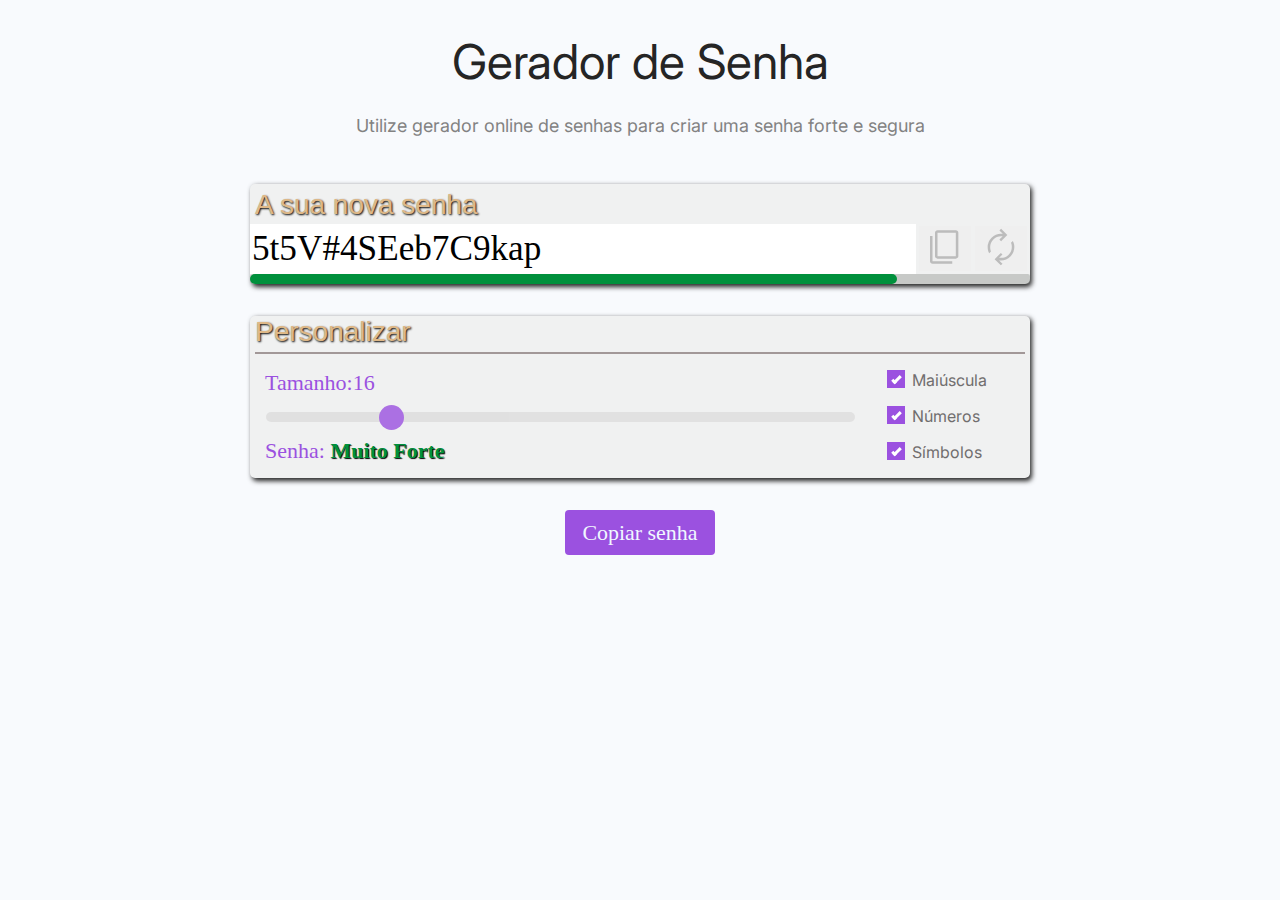
==== password-generator/index.html @ bb6d9c27 "Inserção ds outrso dois projetos relaizados com objetivo de estudos/aprendizado" ====
<!DOCTYPE html>
<html lang="en">
    <head>
        <meta charset="UTF-8">
        <meta http-equiv="X-UA-Compatible" content="Chrome">
        <meta name="viewport" content="width=device-width, initial-scale=1.0">
       
        <style>
            @import url('https://fonts.googleapis.com/css2?family=Inter:wght@400;600&display=swap');/*Pegando estilo, no caso de fonte, em local remoto*/
        </style> 
        <link rel="stylesheet" href="style.css">
        <title>Gerar Senha</title>
    </head>
    <body>
        <main> <!--Bloco pincipal-->
            <section class="hero"> <!--Bloco superior da página-->
                <h1 class="title">Gerador de Senha</h1>
                <p class="subTitle">Utilize gerador online de senhas para criar uma senha forte e segura</p>
            </section>

            <section class="box"> <!--Seção campo input senha-->
                <div class="password">
                    <div class="text"> 
                        <h3 class="title-fields-login"> A sua nova senha</h3>
                        <!--Input que recebe a senha gerada-->
                        <input type="text" name="name-password" id="id-password" maxlength="48">
                    </div >  
                    <div class="action"> <!--Bloco dos botões copiar e recarregar com uso de img-->
                        <button onclick="copy()"><img class="senha" src="assets/img/copy.svg"  alt="Copy password"></button>
                        <button onclick="generatePassword()"><img class="senha" src="assets/img/renew.svg" alt="Reload for new password"></button>
                    </div>
                </div>
                <div class="securyt-indicator"><!--Bloco com configuração estática para criar tamanho máximo da barra com efeito de nível de segurança da senha. Barra abaixo do input="text" da senha-->
                    <div    id="securyt-indicator-bar"
                            class="bar"></div> <!--Bloco para criar efeito de nível de segurança da senha. Barra abaixo do input="text" da senha -->
                    </div>
                </div>
             </section>

             <section class="box customize"> <!--Seção filtro de força da senha-->
                <h3 class="title-fields-login"> Personalizar</h3>
                <div class="actions"> <!--Bloco de camada das ações de animação do aumento e diminuimento da da senha-->
                    <div class="password-lenght">
                        <p style="margin-left: 15px" class="parag-1">Tamanho:<span id="password-lenght-text" >16</span></p>
                        <input  type="range" name="name-password-length"id="id-password-lenght"  class="slider" value="16" min="8" max="48">
                         <!--Input acima que cria o efeito da barra de crescimento-->

                         <!--Abaixo o texto(spam que muda o texto de acordo com o nível de segurança da senha)-->
                        <p style="margin-left: 15px" class="parag-2">Senha: 
                            <span   id="password-level"
                                    class="password-level">Meio Forte</span>
                        </p>
                    </div>

                    <div class="config">  <!--Bloco de filtragem de caraceteres da senha-->    

                        <label class="checkbox">
                            <span class="text">Maiúscula</span>
                            <input  id="UpperLetter-check" type="checkbox"
                                    value="very-strong" checked>
                            <span class="checkmark"></span> <!--elemento par fazer jogada gráfica no checkbox-->
                        </label>

                        <label class="checkbox">
                            <span class="text">Números</span>
                            <input  id="number-check" type="checkbox"
                                    value="strong" checked>
                            <span class="checkmark"></span><!--elemento par fazer jogada gráfica no checkbox-->
                        </label>

                        <label class="checkbox">
                            <span class="text">Símbolos</span>
                            <input  id="symbol-check" type="checkbox"
                                    value="weak" checked>
                            <span class="checkmark"></span><!--elemento par fazer jogada gráfica no checkbox-->
                        </label>
                    </div>
                </div>

             </section>
             
            <div class="submit"> <!--Botão padrão para copiar senha-->
                <button id="id-button-copy-password">Copiar senha</button>
            </div>
        </main>
        
        <script>

            //Variável que recebe o valor do input 'ranger' (bolinha e barra) que controla o tamanho (quantidade) de dígitos que a senha terá.
             let passwordLenght = 16//document.querySelector("#id-password-lenght").value
   
            //referenciando elementos do DOM através das variáveis para poder se trabalhar e alterar tais elementos de forma dinânmica
            const inputEl = document.querySelector("#id-password")
            const upperCasePassword = document.querySelector("#UpperLetter-check")
            const numberPassword = document.querySelector("#number-check")
            const symbolPassword = document.querySelector("#symbol-check")
            const securityIndicatorBar = document.querySelector("#securyt-indicator-bar")
            const passwordLevel=document.querySelector("#password-level")
            const checkbox=document.querySelectorAll("input[type='checkbox']")

            //Function para gerar senha rondomicamente
            function generatePassword(){

                //variável e condições para criar as senhas rondomicamente
                let chars = "abcdefghijklmnopqrstuvxz";
                const upperCaseChars = "ABCDEFGHIJKLMNOPQRSTUVXZ";
                const numberChars = "0126456789";
                const symbolChars = "@#!?_-%";

                if (upperCasePassword.checked){
                    chars += upperCaseChars   
                }
                if (numberPassword.checked){
                    chars += numberChars
                }
                if (symbolPassword.checked){
                    chars += symbolChars
                }
                
                let password = "";
                for (let i = 0;  i < passwordLenght; i++){
                    //metódos (Math.floor e Marth.random) para arrendodar a quantidade de caracteres que a senha tera, en caso de o resultado ser um número flutuante(float)

                    //abaixo um método complexo: Match.random() mutiplicarar um número flutuante entre 0,1000 e 0,9999 vezes(x) o chars.lenght(que vai até 48 no máximo), gerando assim um senha baseada nesse cálculo, onde um certo grupo de caracteres juntos é representado por um determinado valor x
                    //o método "floor" irá arrendodar o número um inteiro, no caso sempre o inteiro menor. Exemplo: 45,90: será 45; 34,333: será 33
                    const randomDigit = Math.floor(Math.random() * chars.length)
                    /* então para se chegar ao valor máximo de caracteres as enha poderá ter, se faz a expressão abaixo: onde o método "substring" irá pegar o (1ºvalor, e fará o calcúlo, no caso o primeiro valor é o valor cheio da variável 'ranfomDigt', e somará o valor cheio + 1, Assim permitindo o password atingir a quantidade de caracteres máximo que pode ter. já que a expressão (Math.random() * chars.length), porém ela não permite chegar ao valor máximo, pois 0,9999*48 = 47,952; como o método floor da classe Math arredonda o número par um inteiro menor mais próximo do resultado, virá 47. Por isso a importância dessa expressão abaixo*/
                    password +=  chars.substring(randomDigit, randomDigit+1)
                }
                //FIM processo variável senha
                //console.log(password)
                correctPasswords(password)
            }


            function continueApp(keyWord){
                 //console.log(keyWord)
                inputEl.value=keyWord
                levelSafety()
                CalculatePercent()
                calculateFontSize() 
            }

            function correctPasswords(generatedPassword){
            //console.log("Aqui " + generatedPassword)

            /*Bloco de regex para tratamento das senhas. Não permitir, por exemplo, que senha com todos os checbox marcados não imprima senha sem números ou então sem caracteres especiais.
                OBS: caracteres de letras minúsculas terá em todas*/
                let allcaracteres=/^(?=.*[0-9])(?=.*[a-z])(?=.*[A-Z])(?=.*[$*&@#])(?:([0-9a-zA-Z$*&@#])){8,}$/;//Regex com todos os tipos de caracteres
                /*====================================Abaixo são somente senha com duas combinações + as minúsculas====================================*/
                let symbolAndNumber=/^(?=.*[0-9])(?=.*[a-z])(?=.*[$*&@#])(?:([0-9a-z$*&@#])){8,}$/;//Regex sem conter maiúsculas
                let capitalLetterAndNumber=/^(?=.*[0-9])(?=.*[a-z])(?=.*[A-Z])(?:([0-9a-zA-Z])){8,}$/;//Regex sem conter símbolos
                let capitalLetterAndSymbols=/^(?=.*[a-z])(?=.*[A-Z])(?=.*[$*&@#])(?:([a-zA-Z$*&@#])){8,}$/;//Regex sem conter números
                /*====================================Abaixo é somente senha com uma combinação + as minúsculas====================================*/
                let justCapitalLetter=/^(?=.*[a-z])(?=.*[A-Z])(?:([a-zA-Z])){8,}$/;//Regex contendo somente maiúsculas
                let justNumber=/^(?=.*[0-9])(?=.*[a-z])(?:([0-9a-z])){8,}$/;//Regex contendo somente números
                let justSymbols=/^(?=.*[a-z])(?=.*[$*&@#])(?:([a-z$*&@#])){8,}$/;//Regex contendo somente símbolos
                /*====================================Abaixo somente as letras minúsculas====================================*/
                let lowercaseLetter=/^(?=.*[a-z])(?:[a-z]){8,}$/;//Regex contendo somente símbolos
                //Fim bloco de regex

                let maiuscula=true
                let symbol=true
                let number=true
                
                //evento para toda alterecção que ocorrer (gera uma nova senha) verificar o estado de cada checkbox
                checkbox.forEach((el)=>{
                    if(el.id===upperCasePassword.id){
                        if(el.checked===true){
                            maiuscula=true
                        }else{
                            maiuscula=false
                        }
                    } 

                    if(el.id===numberPassword.id){
                        if(el.checked===true){
                            number=true
                        }else{
                            number=false
                        } 

                    }
                    
                    if(el.id===symbolPassword.id){
                        if(el.checked===true){
                            symbol=true
                        }else{
                            symbol=false
                        } 

                    }
                })

                // console.log("Maiúsculas: "+maiuscula)
                // console.log("Números: "+number)
                // console.log("Símbolos: "+symbol)
                // console.log("===========================")
                // console.log(password)

                //senha com todos caracteres
                if(maiuscula==true && number==true && symbol==true && allcaracteres.test(generatedPassword)){
                    continueApp(generatedPassword)
                //senha sem números letras maiúsculas
                }else if(maiuscula==false && number==true && symbol==true && symbolAndNumber.test(generatedPassword)){
                    continueApp(generatedPassword)
                //senha sem números letras símbolos
                }else if(maiuscula==true && number==true && symbol==false && capitalLetterAndNumber.test(generatedPassword)){
                    continueApp(generatedPassword)
                }else if(maiuscula==true && number==false && symbol==true && capitalLetterAndSymbols.test(generatedPassword)){
                    continueApp(generatedPassword)
                }else if(maiuscula==true && number==false && symbol==false && justCapitalLetter.test(generatedPassword)){
                    continueApp(generatedPassword)
                }else if(maiuscula==false && number==true && symbol==false && justNumber.test(generatedPassword)){
                    continueApp(generatedPassword)
                }else if(maiuscula==false && number==false && symbol==true && justSymbols.test(generatedPassword)){
                    console.log(generatedPassword)
                    continueApp(generatedPassword)
                }else if(maiuscula==false && number==false && symbol==false && lowercaseLetter.test(generatedPassword)){
                    continueApp(generatedPassword)
                }else{
                    generatePassword()
                }                
            }                         
        
            //função/método para calcular, devido as condições configuradas para geração da senha, o percentual de segurança e, encima desse percentual ,desenvolver todo efeito das proprieddas CSS referente as informções de nível de segurança da senha 
            function CalculatePercent(){
                
                //método para se chegar a percentual do tamanho que a barra de segurança irá ficar(o efeito ocorre através de propriedades do CSS )
                const percent = Math.round((passwordLenght / 48) * 25) + (upperCasePassword.checked ? 18 : 0 ) + 
                                          (numberPassword.checked ? 22 : 0 ) + (symbolPassword.checked ? 35 : 0)

                securityIndicatorBar.style.width = `${percent}%`
                //Operação condicional abiaxo faz o mesmo trabalho da FUNCTION 'leveSafety' de uma forma mais simples
             /*   if(percent >= 80){
                    securityIndicatorBar.classList.remove("veryCritical")
                    securityIndicatorBar.classList.remove("critical")
                    securityIndicatorBar.classList.remove("medium")
                    securityIndicatorBar.classList.remove("safe")
                    securityIndicatorBar.classList.add("verySafe")
                    document.querySelector("#password-level").innerText = "Muito Forte"
                    document.querySelector("#password-level").className="password-level-verySafe"
                    }else if(percent > 65 && percent < 80){
                    securityIndicatorBar.classList.remove("veryCritical")
                    securityIndicatorBar.classList.remove("critical")
                    securityIndicatorBar.classList.remove("medium")
                    securityIndicatorBar.classList.add("safe")
                    document.querySelector("#password-level").innerText = "Forte"
                    document.querySelector("#password-level").className="password-level-safe"
                    securityIndicatorBar.classList.remove("verySafe")
                    }else if(percent > 44 && percent < 66){
                    securityIndicatorBar.classList.remove("veryCritical")
                    securityIndicatorBar.classList.remove("critical")
                    securityIndicatorBar.classList.add("medium")
                    securityIndicatorBar.classList.remove("safe")
                    securityIndicatorBar.classList.remove("verySafe")
                    document.querySelector("#password-level").className="password-level-medium"
                    document.querySelector("#password-level").innerText = "Força Média"
                }else if(percent > 30  && percent < 45){
                    securityIndicatorBar.classList.remove("veryCritical")
                    securityIndicatorBar.classList.add("critical")
                    securityIndicatorBar.classList.remove("medium")
                    securityIndicatorBar.classList.remove("safe")
                    securityIndicatorBar.classList.remove("verySafe")
                    document.querySelector("#password-level").innerText = "Fraca"
                    document.querySelector("#password-level").className="password-level-critical"
                    }else{
                    securityIndicatorBar.classList.add("veryCritical")
                    securityIndicatorBar.classList.remove("critical")
                    securityIndicatorBar.classList.remove("medium")
                    securityIndicatorBar.classList.remove("safe")
                    securityIndicatorBar.classList.remove("verySafe")
                    document.querySelector("#password-level").innerText = "Muito Fraca"
                    document.querySelector("#password-level").className="password-level-veryCritical"
                }//Fim da operações condicional*/

                //condição para verificar se a barra abaixo do campo "senha" vai ou nção receber a propriedade CSS que dá o efeito e  evita o transbordo do elemento ao qual ele é filho.
                if(percent >=100){
                securityIndicatorBar.classList.add("completed")
                }else{
                securityIndicatorBar.classList.remove("completed")   
                }
            } 
            
            //função/método que altera (gera o efeito) o tamanho da letra a depender de qa=uantos caracteres a senha tem.
            function calculateFontSize(){
                if (passwordLenght >=13 && passwordLenght < 23 ){         
                    inputEl.classList.add("fontSize-x")
                    inputEl.classList.remove("fontSize-m")
                    inputEl.classList.remove("fontSize-s")    
                }
                else if (passwordLenght >= 23 && passwordLenght < 37 ){        
                    inputEl.classList.remove("fontSize-x")
                    inputEl.classList.add("fontSize-m")
                    inputEl.classList.remove("fontSize-s")    
                }
                else if (passwordLenght >= 37 && passwordLenght){
                    inputEl.classList.remove("fontSize-x")
                    inputEl.classList.remove("fontSize-m")
                    inputEl.classList.add("fontSize-s")  
                }
                else if (passwordLenght < 13 ) {
                    inputEl.classList.remove("fontSize-x")
                    inputEl.classList.remove("fontSize-m")
                    inputEl.classList.remove("fontSize-s") 
                     }
         
                }
            
            //Função responsável por randomicamente alterar e informar o nível de  segurança da senha   
            function levelSafety(){
                    //Bloco com nenhum ou apenas um dos filtros marcados com 10 ou menos caracteres
                    if ((passwordLenght <= 10 && (upperCasePassword.checked == false) && (numberPassword.checked == false) && (symbolPassword.checked == false))){ // Apenas com letra minúsculas e no máximo 10 caracteres
                        passwordLevel.innerText="Muito Fraca"
                        securityIndicatorBar.className="bar veryCritical"
                        passwordLevel.className="password-level-veryCritical"
                    }
                    else if ((passwordLenght >= 11 && passwordLenght <= 48 && (upperCasePassword.checked == false) && (numberPassword.checked == false) && (symbolPassword.checked==false))){ // Apenas com letra minúsculas com 11 a 25 caracteres
                        passwordLevel.innerText="Fraca"
                        securityIndicatorBar.className="bar critical"
                        passwordLevel.className="password-level-critical"
                    }
                    else if ((passwordLenght <= 10 && upperCasePassword.checked && (numberPassword.checked == false) && (symbolPassword.checked == false))){ // Apenas com letra minúsculas e maiúsculas                   
                        passwordLevel.innerText="Muito Fraca"
                        securityIndicatorBar.className="bar veryCritical"
                        passwordLevel.className="password-level-veryCritical"
                    }
                    else if ((passwordLenght >= 11 && passwordLenght <= 25 && upperCasePassword.checked && (numberPassword.checked == false) && (symbolPassword.checked == false))){ // Apenas com letra minúsculas e maiúsculas com 11 a 25 caracteres
                        passwordLevel.innerText="Fraca"
                        securityIndicatorBar.className="bar critical"
                        passwordLevel.className="password-level-critical"
                    }
                    else if ((passwordLenght >= 26 && passwordLenght <= 48 && upperCasePassword.checked && (numberPassword.checked == false) && (symbolPassword.checked == false))){ // Apenas com letra minúsculas e maiúsculas com 26 a 45 caracteres
                        passwordLevel.innerText="Força Média"
                        securityIndicatorBar.className="bar medium"
                        passwordLevel.className="password-level-medium"
                    }
                    else if ((passwordLenght <= 10 && (upperCasePassword.checked == false) && numberPassword.checked && (symbolPassword.checked == false))){ // Apenas com letra minúsculas e números                 
                        passwordLevel.innerText="Fraca"
                        securityIndicatorBar.className="bar critical"
                        passwordLevel.className="password-level-critical"
                    }
                    else if ((passwordLenght >= 11 && passwordLenght <= 48 && upperCasePassword.checked == false && numberPassword.checked && (symbolPassword.checked == false))){ // Apenas com letra minúsculas e maiúsculas com 11 a 25 caracteres
                        passwordLevel.innerText="Força Média"
                        securityIndicatorBar.className="bar medium"
                        passwordLevel.className="password-level-medium"
                    }
                    else if ((passwordLenght <= 10 && (upperCasePassword.checked == false) && (numberPassword.checked == false) && symbolPassword.checked)){ // Apenas com letra minúsculas e symbolos               
                        passwordLevel.innerText="Força Média"
                        securityIndicatorBar.className="bar medium"
                        passwordLevel.className="password-level-medium"
                    }
                    else if ((passwordLenght >= 11 && passwordLenght <= 48 && (upperCasePassword.checked == false) && (numberPassword.checked == false) && (symbolPassword.checked))){ // Apenas com letra minúsculas e maiúsculas com 11 a 25 caracteres
                        passwordLevel.innerText="Forte"
                        securityIndicatorBar.className="bar safe"
                        passwordLevel.className="password-level-safe"
                    }
                    //Fim bloco de senhas com 10 ou menos caracter e com nenhum ou um filtro

                    //Bloco com dois filtros marcados e de 11 a 25 caracteres
                    if ((passwordLenght > 10 && passwordLenght <= 25 && upperCasePassword.checked && numberPassword.checked && (symbolPassword.checked==false))){ // Apenas com letra minúsculas, maiúsculas e números
                        passwordLevel.innerText="Força Média"
                        securityIndicatorBar.className="bar medium"
                        passwordLevel.className="password-level-medium"
                    }
                    else if ((passwordLenght > 10 && passwordLenght <= 25 && upperCasePassword.checked && numberPassword.checked == false && symbolPassword.checked)){ // Apenas com letra minúsculas, maiúsculas e símbolos                 
                        passwordLevel.innerText="Forte"
                        securityIndicatorBar.className="bar safe"
                        passwordLevel.className="password-level-safe"
                    }
                    else if ((passwordLenght > 10 && passwordLenght <= 25 && upperCasePassword.checked == false && numberPassword.checked && symbolPassword.checked)){ // Apenas com letra minúsculas, números e símbolos                 
                        passwordLevel.innerText="Forte"
                        securityIndicatorBar.className="bar safe"
                        passwordLevel.className="password-level-safe"
                    }
                    //Fim bloco de senhas com 11 a 25 caracteres com dois filtros selecionados

                    //Bloco com dois filtros marcados e de 26 a 45 caracteres
                    else if ((passwordLenght > 25 && passwordLenght <= 48 && upperCasePassword.checked && numberPassword.checked && (symbolPassword.checked==false))){ // Apenas com letra minúsculas, maiúsculas e números
                        passwordLevel.innerText="Forte"
                        securityIndicatorBar.className="bar safe"
                        passwordLevel.className="password-level-safe"
                    }
                    else if ((passwordLenght > 25 && passwordLenght <= 48 && upperCasePassword.checked && numberPassword.checked == false && symbolPassword.checked)){ // Apenas com letra minúsculas, maiúsculas e símbolos                 
                        passwordLevel.innerText="Muito Forte"
                        securityIndicatorBar.className="bar verySafe"
                        passwordLevel.className="password-level-verySafe"
                    }
                    else if (( passwordLenght > 25 && passwordLenght <= 48 && upperCasePassword.checked == false && numberPassword.checked && symbolPassword.checked)){ // Apenas com letra minúsculas, números e símbolos                 
                        passwordLevel.innerText="Forte"
                        securityIndicatorBar.className="bar safe"
                        passwordLevel.className="password-level-safe"
                    }
                    //Fim bloco de senhas com 26 a 45 caracteres com dois filtros selecionados

                    //Último bloco de filtro de senhas - bloco com todos filtros selecionados
                    else if ((passwordLenght <=10 && upperCasePassword.checked && numberPassword.checked && symbolPassword.checked)){ // Apenas com letra minúsculas, números e símbolos                 
                        passwordLevel.innerText="Forte"
                        securityIndicatorBar.className="bar safe"
                        passwordLevel.className="password-level-safe"
                    }
                    else if (( passwordLenght >=11 && passwordLenght <= 48 && upperCasePassword.checked && numberPassword.checked && symbolPassword.checked)){ // Apenas com letra minúsculas, números e símbolos                 
                        passwordLevel.innerText="Muito Forte"
                        securityIndicatorBar.className="bar verySafe"
                        passwordLevel.className="password-level-verySafe"
                    }              
   
            }


            //A variável "passwordLenghtEl" passa o tamanho máximo e mínimo da senha, aumentando a quantidade de caracteres.
            const passwordLenghtEl=document.getElementById("id-password-lenght")
            passwordLenghtEl.addEventListener("input", function(){
            passwordLenght=passwordLenghtEl.value
            
            //Mudar os dígitos do lebal "Tamanho"
            let contTamanho=document.querySelector("#password-lenght-text")
            contTamanho.innerText=passwordLenght

            generatePassword()
            })
            //Action da alteração da senha ao selecionar ou deselecionar um dos 3 checkbox
            upperCasePassword.addEventListener('click',generatePassword)
            numberPassword.addEventListener('click',generatePassword)
            symbolPassword .addEventListener('click',generatePassword)
            generatePassword()
            //Action do botão copiar
                    
            //Fuction que copia o texto(senha) do campo "A sua nova senha"
            function copy(){
            navigator.clipboard.writeText(inputEl.value)
            }
            const copyButtonEl=document.querySelector("#id-button-copy-password")
            copyButtonEl.addEventListener('click', copy)
        </script>
    </body>
</html>
---- password-generator/style.css ----
@import url(reset.css);
@import url(assets/fonts/fonts.css);

body{
    background-color: #f8fafd;
    font-family: 'Inter', sans-serif;
    color: #252525;
    padding: 2rem;
}

main{
    max-width: 780px;
    margin: 0 auto;
}

.hero{
    text-align: center;
    padding-bottom: 3rem;
}

.hero .title{
    font-size: 3rem;
    padding-bottom:  1.5rem;
}

.hero .subTitle{
    font-size: 1.125rem;
    color: #828282;
}

.box{
    background-color: rgb(240, 241, 241);
    box-shadow: 2px 2.5px 5px;
    margin-bottom: 2rem;
    border-radius: 5px;
}

.box .password{
    display: flex;
}

.box .password .text{
    flex: 1;
}

.box .password .text .title-fields-login{
    margin: 5px 5px 3px;
    font-family: 'Franklin Gothic Medium', 'Arial Narrow', Arial, sans-serif;
    font-size: 1.75rem;
    color:burlywood;
    text-shadow: 1px 0.5px 2px black;
}

.box .password .text input {
    font-family: "Inconsolata-500", serif;
    font-size: 2.6rem;
    border: none;
    outline: none;
    cursor: default;
    height: 50px;
    width: 100%;
    transition: all 0.22s;
    -webkit-user-select: none;
    -moz-user-select: none;
    -ms-user-select: none;
    user-select: none;
}

.box .password .text input.fontSize-x{
    font-size: 2.2rem;
} 

.box .password .text input.fontSize-m{
    font-size: 1.8rem;
} 

.box .password .text input.fontSize-s{
    font-size: 1.5rem;
}

.box .password .action{
    margin-bottom: 3px;
    margin-left: 3px;
    margin-right: 3px;
    margin-top: auto;
}

.box .action button{
    align-items: center;
    border: none;    
}

.box .action button .senha{
    background-color: transparent;
    border:none;
    cursor: pointer;
    opacity: 0.5;
    transition: opacity 0.2s;
    height: 40px;
}

.box .securyt-indicator{
    height: 10px;
    width: 100%;
    background-color: rgba(153, 156, 153, 0.467);
    border-bottom-left-radius: 3.455px;
    border-bottom-right-radius: 3.455px;
    border-top-left-radius: 2.2px;
    border-top-right-radius: 2.2px;
   
}

.box .securyt-indicator .bar{
    height: 10px;
    border-radius: 8px;
    border-bottom-left-radius: 8px;
    border-bottom-right-radius: 8px;
    transition: all 0.2s;
    
}

.box .securyt-indicator .bar.completed{
    border-top-right-radius: 0;
}

.box .securyt-indicator .bar.veryCritical{
    background-color: red;
}

.box .securyt-indicator .bar.critical{
    background-color: #eb5757;
}

.box .securyt-indicator .bar.medium{
    background-color: #f2c94c;
}

.box .securyt-indicator .bar.safe{
    background-color: #27ae60;
}

.box .securyt-indicator .bar.verySafe{
    background-color: #00903c;
}

.box.customize .title-fields-login{
    margin: 5px 5px 3px;
    border-bottom: 2px solid rgb(162, 152, 152) ;
    font-family: 'Franklin Gothic Medium', 'Arial Narrow', Arial, sans-serif;
    font-size: 1.75rem;
    color:burlywood;
    text-shadow: 1px 0.5px 2px black;
    margin-bottom: 1rem;
    padding-bottom: 0.275rem; 
}

.box.customize .actions{
    display: flex;
    gap: 3rem;
    color: rgb(113, 110, 110)
}

.box.customize .actions .password-lenght{
    flex: 1;
    font-size: 22px;
    font-family: "Inconsolata-500";
    font-weight: 600;
    color:#9b51e0
}

.box.customize .actions .password-lenght .password-level{
    color: #f2c94c;
    font-weight: 500;
    text-shadow: 1px 1px 1px black
}

.box.customize .actions .password-lenght .password-level-veryCritical{
    color: red;
    font-weight: 800;
    text-shadow: 1px 1px 1px black
}


.box.customize .actions .password-lenght .password-level-critical{
    color: #eb5757;
    font-weight: 400;
    text-shadow: 1px 1px 1px black
}

.box.customize .actions .password-lenght .password-level-medium{
    color: #f2c94c;
    font-weight: 500;
    text-shadow: 1px 1px 1px black
}

.box.customize .actions .password-lenght .password-level-safe{
    color: #27ae60;
    font-weight: 600;
    text-shadow: 1px 1px 1px black
}

.box.customize .actions .password-lenght .password-level-verySafe{
    color: #00903c;
    font-weight: 800;
    text-shadow: 1px 1px 1px black
}

.box.customize .actions .password-lenght .slider{
    appearance: none;
    height: 10PX;
    -webkit-appearance: none;
    background: #dddddd;
    outline: none;
    border-radius: 8PX;
    width: 100%;
    opacity: 0.8;
    transition: opacity 0.22s;
    margin: 1rem;
}

.box.customize .actions .password-lenght .slider:hover{
    opacity: 1;
}
.box.customize .actions .password-lenght .slider::-webkit-slider-thumb{
    -webkit-appearance: none ;
    appearance: none;
    width: 25px;
    height: 25px;
    border-radius: 25px;
    background: #9b51e0;
    cursor: pointer;
}

.box.customize .actions .password-lenght .slider::-moz-range-thumb{
    width: 25px;
    height: 25px;
    border-radius: 25px;
    background: #9b51e0;
    cursor: pointer;
}


.box.customize .actions .config .checkbox{
    display: block;
    position: relative;
    padding-right: 2rem;
    padding-bottom: 1rem;
    cursor: pointer;
    -webkit-user-select: none;
    -moz-user-select: none;
    -ms-user-select: none;
    user-select:  none; 
    padding-left: 25px;
}

/*prorpiedade cirada para esconder os inputs checkbox */
.box.customize .actions .config .checkbox input{
    height: 0;
    width: 0;    
}

/*fundo criado dentro do próprio quadro de checkbox para pegar os efeitos de quando checado e quando não*/
.box.customize .actions .config .checkbox .checkmark{
    position: absolute;
    top: 0;
    left: 0;
    height: 18px;
    width: 18px;
    background-color: #dddddd;
    /*propriedade que gera efeito de transição de camadas ao serem removida ou inseridas*/
    transition: all 0.5s;
}

/*.box.customize .actions .config .checkbo input ~ .checkmark{
    background-color: red;
}*/

/*efeito de preencher a caixa dos chekckbox com o fundo roxo. O ~ identifica se o checke=true*/
.box.customize .actions .config .checkbox input:checked ~ .checkmark{
    background-color: #9b51e0;
}

/*efeito do visto de checado o checkbox*/
.box.customize .actions .config .checkbox .checkmark::after{
    content:"";
    display: none;
    position: absolute;
    left: 7px;
    top: 4px;
    width: 5px;
    height: 10px;
    border: solid white;
    border-width: 0 3px 3px 0;
    transform: rotate(45deg);
}

.box.customize .actions .config .checkbox input:checked ~ .checkmark::after{
    display: block;
}

.submit{
    text-align: center;
    margin: auto;
    width: 100%;
    height: 100%;
}


/* Estilização do botão "Copiar Senha" */
.submit button{
    width: 150px;
    height: 45px;
    font-family: "Inconsolata-500";
    font-size: 1.37rem;
    font-weight: 400;
    border: none;
    border-radius: 4px;
    background-color: #9b51e0;
    color: aliceblue;
}

.submit button:hover{
    cursor: pointer;
    background-color: #6513b1;
}

.submit button:active{
    font-weight: 600;
    background-color: #46097e;
}

/*Daqui para baixo é só  media query*/
/* =============================================*/

@media only screen and (max-width: 320px){

.hero{
        text-align: center;
        padding-bottom: 2rem;
}

.hero .title{
    font-size: 1.5rem;
    font-weight: 900;
}

.hero .subTitle{
    font-size: 0.88rem;
    color: #828282;
}

.box{
    background-color: rgb(240, 241, 241);
    box-shadow: 2px 2.5px 5px;
    margin-bottom: 1rem;
    border-radius: 5px;
}

.box .password .text .title-fields-login{

    margin: 3px 5px 3px;
    font-size: 1rem;
}

.box.customize .title-fields-login{
    margin-top: 1.5px;
    margin: 3px 5px 3px;
    font-size: 1rem;
}

.box .password .text input {
    font-family: "Inconsolata-500", serif;
    font-size: 1.4rem;
    border: none;
    outline: none;
    cursor: default;
    height: 25px;
    transition: all 0.22s;
    -webkit-user-select: none;
    -moz-user-select: none;
    -ms-user-select: none;
    user-select: none;
    margin-bottom: 0.5px;
}

.box .password .text input.fontSize-x{
    font-size: 1.5rem;
} 

.box .password .text input.fontSize-m{
    font-size: 1.25rem;
} 

.box .password .text input.fontSize-s{
    font-size: 0.6rem;
}

.box .password .action{
    margin-top: auto;
    height: 100%;
    border:none;
    outline: none;
    display: flex;
    
}
.box .action button{
    margin-bottom: -2px;
    border:none;
    outline: none;
    flex:1;
}
.box .password .action button .senha{
   height:20px;
   width: 15px;
   margin-bottom: -2px;
   border:none;
   outline: none;
}

.box.customize .actions{
   gap: 2.3rem;
}

.box.customize .actions .password-lenght .parag-2{

    margin-bottom: 4px;
    margin-top: -2px;
}

.box.customize .actions .password-lenght{
    font-size: 15px;
    margin-top: -2px;
}

.box.customize .actions .password-lenght .slider{
    height: 5PX;
}

.box.customize .actions .password-lenght .slider:hover{
    opacity: 1;
}
.box.customize .actions .password-lenght .slider::-webkit-slider-thumb{
    -webkit-appearance: none ;
    appearance: none;
    width:14px;
    height: 14px;
    border-radius: 14px;
    background: #9b51e0;
    cursor: pointer;
}

.box.customize .actions .password-lenght .slider::-moz-range-thumb{
    width: 16px;
    height: 16px;
    border-radius: 16px;
}

.box.customize .actions .config .checkbox{
    font-size: 12px;
    padding-right: 0.5rem;
    padding-bottom: 0.5rem;
    padding-left: 15px;
}

.box.customize .actions .config .checkbox .checkmark{
    height: 12px;
    width: 12px;
    margin-top: 2px;
}

.box.customize .actions .config .checkbox .checkmark::after{
    left: 3px;
    top: 1.5px;
    width: 5px;
    height: 7px;
    border-width: 0 2px 2px 0;
}

.box .securyt-indicator{
    height: 5px;  
}

.box .securyt-indicator .bar{
    height: 5px;    
}

.submit button{
    width: 120px;
    height: 35px;
 
    font-size: 1rem
}
}
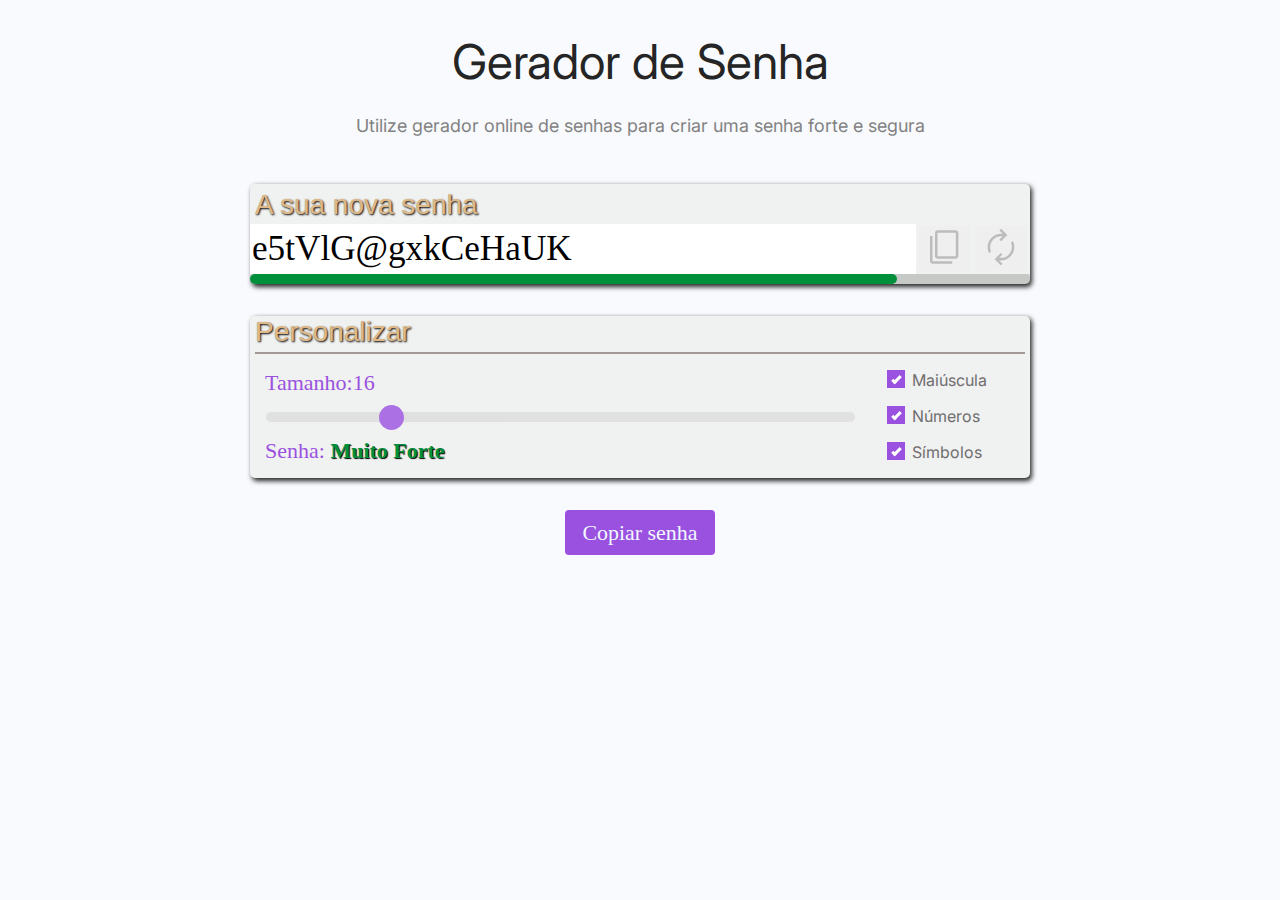
==== commit 8d083eda: "Mudança do método que filtra o nível de segunrança da senha" ====
--- a/password-generator/index.html
+++ b/password-generator/index.html
@@ -136,7 +136,7 @@
             function continueApp(keyWord){
                  //console.log(keyWord)
                 inputEl.value=keyWord
-                levelSafety()
+                //levelSafety()
                 CalculatePercent()
                 calculateFontSize() 
             }
@@ -232,7 +232,7 @@
 
                 securityIndicatorBar.style.width = `${percent}%`
                 //Operação condicional abiaxo faz o mesmo trabalho da FUNCTION 'leveSafety' de uma forma mais simples
-             /*   if(percent >= 80){
+               if(percent >= 80){
                     securityIndicatorBar.classList.remove("veryCritical")
                     securityIndicatorBar.classList.remove("critical")
                     securityIndicatorBar.classList.remove("medium")
@@ -272,7 +272,7 @@
                     securityIndicatorBar.classList.remove("verySafe")
                     document.querySelector("#password-level").innerText = "Muito Fraca"
                     document.querySelector("#password-level").className="password-level-veryCritical"
-                }//Fim da operações condicional*/
+                }//Fim da operações condicional
 
                 //condição para verificar se a barra abaixo do campo "senha" vai ou nção receber a propriedade CSS que dá o efeito e  evita o transbordo do elemento ao qual ele é filho.
                 if(percent >=100){
@@ -308,7 +308,7 @@
                 }
             
             //Função responsável por randomicamente alterar e informar o nível de  segurança da senha   
-            function levelSafety(){
+           /* function levelSafety(){
                     //Bloco com nenhum ou apenas um dos filtros marcados com 10 ou menos caracteres
                     if ((passwordLenght <= 10 && (upperCasePassword.checked == false) && (numberPassword.checked == false) && (symbolPassword.checked == false))){ // Apenas com letra minúsculas e no máximo 10 caracteres
                         passwordLevel.innerText="Muito Fraca"
@@ -405,7 +405,7 @@
                         passwordLevel.className="password-level-verySafe"
                     }              
    
-            }
+            }*/
 
 
             //A variável "passwordLenghtEl" passa o tamanho máximo e mínimo da senha, aumentando a quantidade de caracteres.
